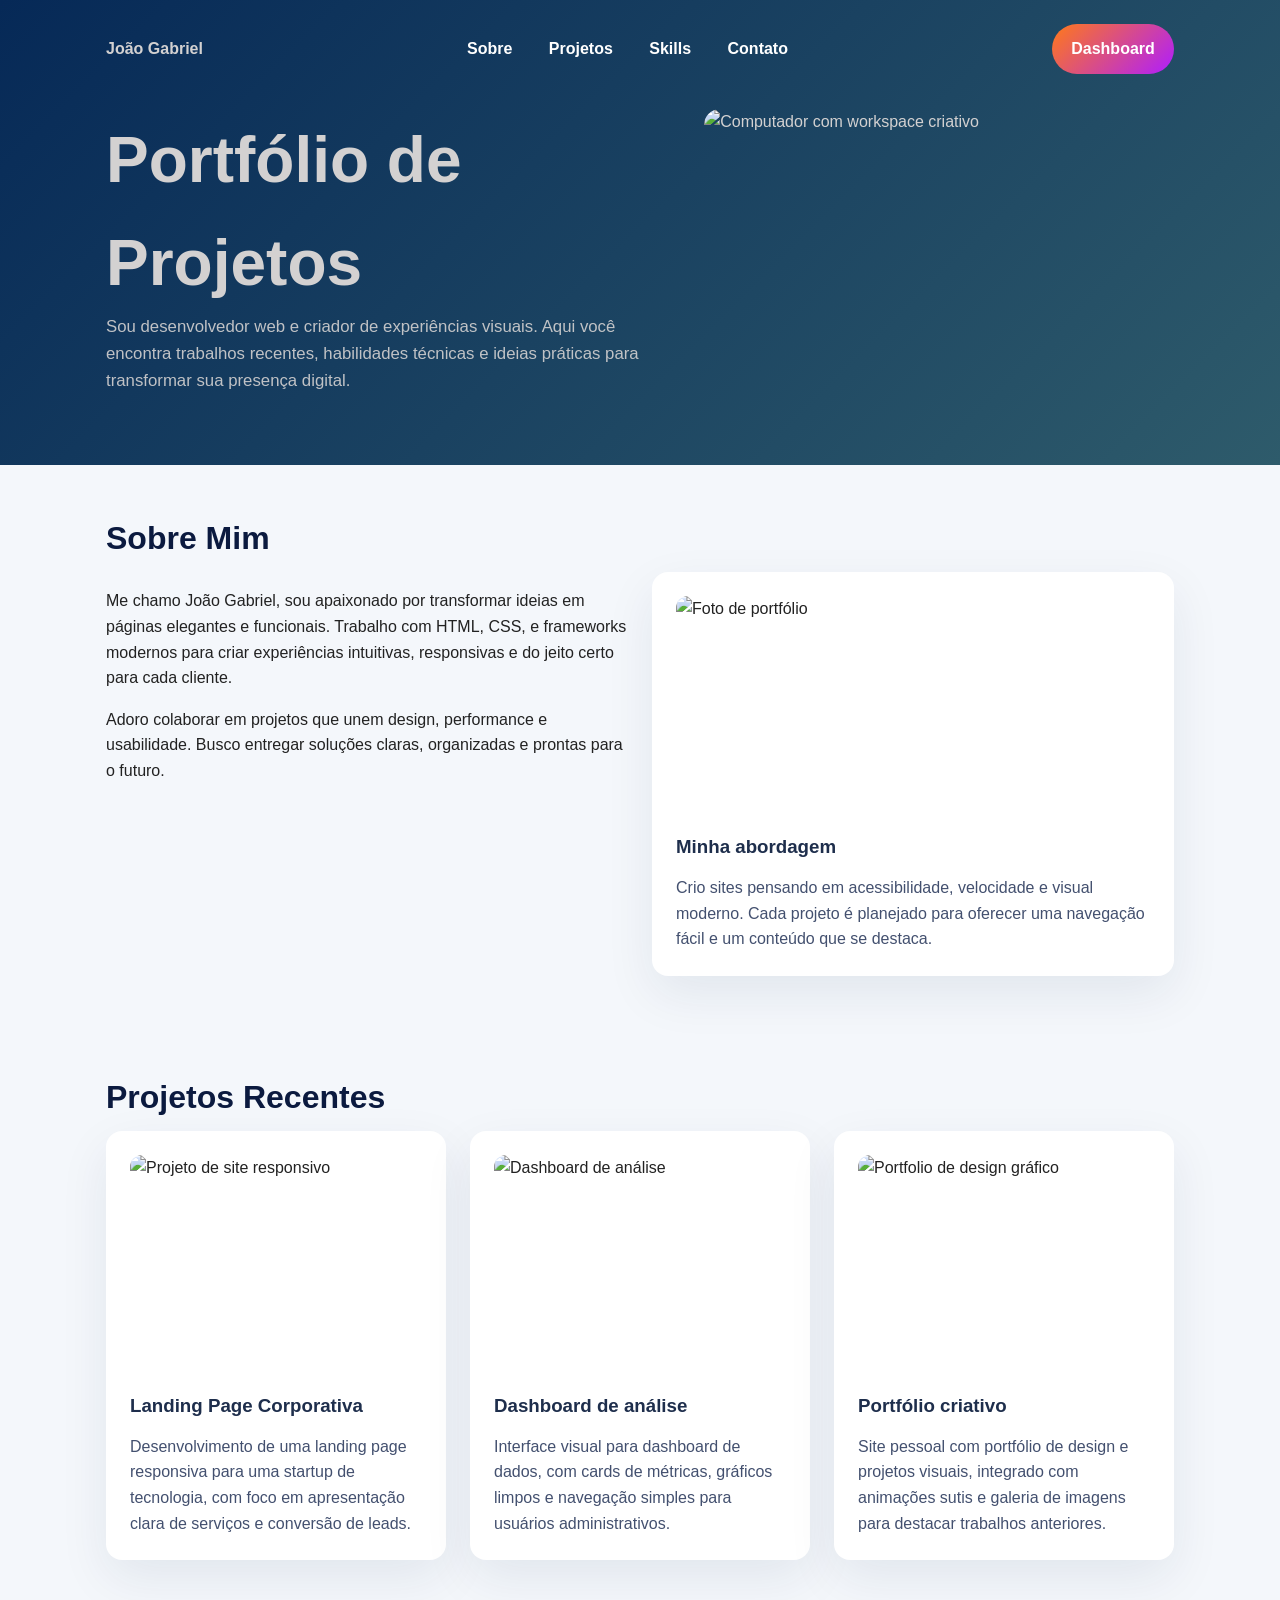
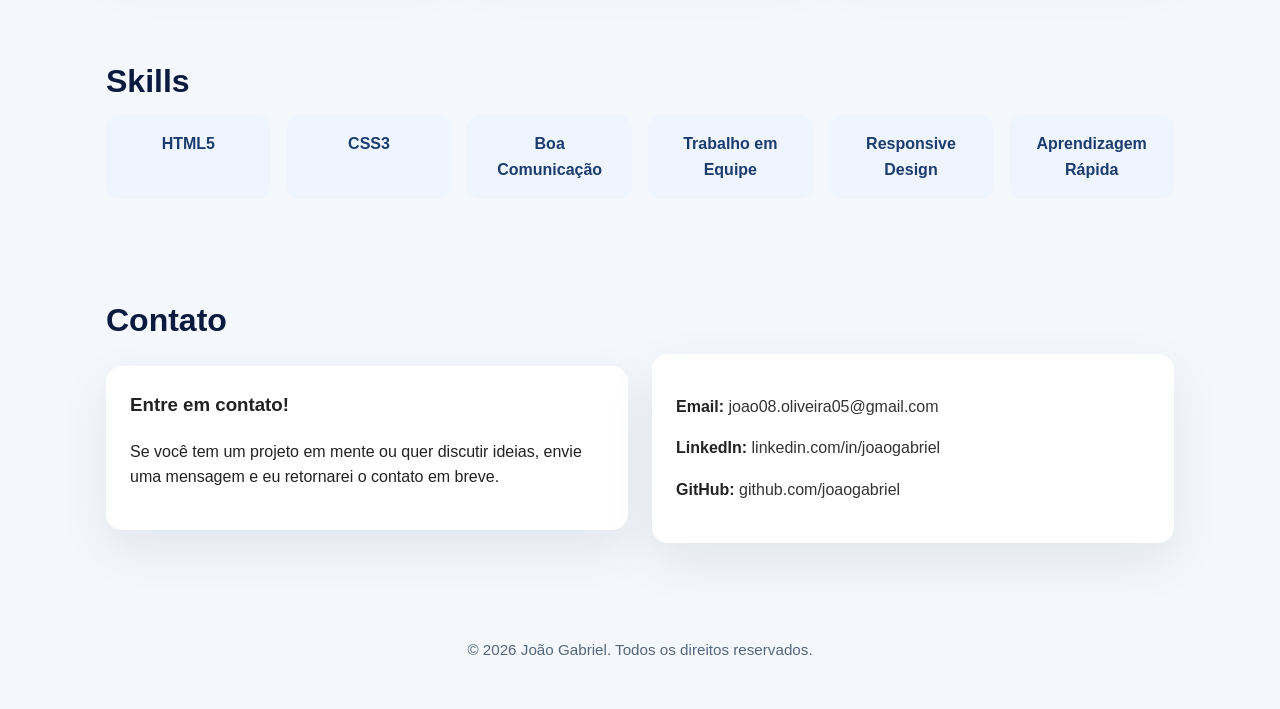
==== index.html @ a91e8b3b "feat: add user dashboard and profile management features - Created a new dashboard page (dash.html) " ====
<!DOCTYPE html>
<html lang="pt-BR">
<head>
    <meta charset="UTF-8">
    <meta name="viewport" content="width=device-width, initial-scale=1.0">
    <title>Portfólio | João Gabriel</title>
    <link rel="stylesheet" href="index.css">
</head>
<body>
    <header>
        <div class="container">
            <nav>
                <div>
                    <strong>João Gabriel</strong>
                </div>
                <div>
                    <a href="#sobre">Sobre</a>
                    <a href="#projetos">Projetos</a>
                    <a href="#skills">Skills</a>
                    <a href="#contato">Contato</a>
                </div>
                <div class="nav-action">
                    <a class="dashboard-btn" href="dashboard/dash.html" target="_blank">Dashboard</a>
                </div>
            </nav>
            <div class="hero">
                <div>
                    <h1>Portfólio de Projetos</h1>
                    <p> </p>
                    <p> </p>
                    <p>Sou desenvolvedor web e criador de experiências visuais. Aqui você encontra trabalhos recentes, habilidades técnicas e ideias práticas para transformar sua presença digital.</p>
                </div>
                <div class="hero-image">
                    <img src="https://images.unsplash.com/photo-1496307042754-b4aa456c4a2d?auto=format&fit=crop&w=900&q=60" alt="Computador com workspace criativo">
                </div>
            </div>
        </div>
    </header>

    <main class="container">
        <section id="sobre">
            <h2 class="section-title">Sobre Mim</h2>
            <div class="grid" style="grid-template-columns: 1fr 1fr; align-items: left;">
                <div>
                    <p>Me chamo João Gabriel, sou apaixonado por transformar ideias em páginas elegantes e funcionais. Trabalho com HTML, CSS, e frameworks modernos para criar experiências intuitivas, responsivas e do jeito certo para cada cliente.</p>
                    <p>Adoro colaborar em projetos que unem design, performance e usabilidade. Busco entregar soluções claras, organizadas e prontas para o futuro.</p>
                </div>
                <div class="card">
                    <img src="https://images.unsplash.com/photo-1519389950473-47ba0277781c?auto=format&fit=crop&w=900&q=80" alt="Foto de portfólio">
                    <h3>Minha abordagem</h3>
                    <p>Crio sites pensando em acessibilidade, velocidade e visual moderno. Cada projeto é planejado para oferecer uma navegação fácil e um conteúdo que se destaca.</p>
                </div>
            </div>
        </section>

        <section id="projetos">
            <h2 class="section-title">Projetos Recentes</h2>
            <div class="grid" style="grid-template-columns: repeat(auto-fit, minmax(260px, 1fr));">
                <article class="card">
                    <img src="https://images.unsplash.com/photo-1500530855697-b586d89ba3ee?auto=format&fit=crop&w=600&q=60" alt="Projeto de site responsivo">
                    <h3>Landing Page Corporativa</h3>
                    <p>Desenvolvimento de uma landing page responsiva para uma startup de tecnologia, com foco em apresentação clara de serviços e conversão de leads.</p>
                </article>
                <article class="card">
                    <img src="https://images.unsplash.com/photo-1516259762381-22954d7d3ad2?auto=format&fit=crop&w=600&q=60" alt="Dashboard de análise">
                    <h3>Dashboard de análise</h3>
                    <p>Interface visual para dashboard de dados, com cards de métricas, gráficos limpos e navegação simples para usuários administrativos.</p>
                </article>
                <article class="card">
                    <img src="https://images.unsplash.com/photo-1518770660439-4636190af475?auto=format&fit=crop&w=600&q=60" alt="Portfolio de design gráfico">
                    <h3>Portfólio criativo</h3>
                    <p>Site pessoal com portfólio de design e projetos visuais, integrado com animações sutis e galeria de imagens para destacar trabalhos anteriores.</p>
                </article>
            </div>
        </section>

        <section id="skills">
            <h2 class="section-title">Skills</h2>
            <div class="skills-list">
                <div class="skill-item">HTML5</div>
                <div class="skill-item">CSS3</div>
                <div class="skill-item">Boa Comunicação</div>
                <div class="skill-item">Trabalho em Equipe</div>
                <div class="skill-item">Responsive Design</div>
                <div class="skill-item">Aprendizagem Rápida</div>
            </div>
        </section>

        <section id="contato">
            <h2 class="section-title">Contato</h2>
            <div class="contact-card">
                <div>
                    <h3>Entre em contato!</h3>
                    <p>Se você tem um projeto em mente ou quer discutir ideias, envie uma mensagem e eu retornarei o contato em breve.</p>
                </div>
                <div>
                    <p><strong>Email:</strong> <a href="mailto:joao08.oliveira05@gmail.com">joao08.oliveira05@gmail.com</a></p>
                    <p><strong>LinkedIn:</strong> <a href="https://www.linkedin.com/in/joaogabriel" target="_blank">linkedin.com/in/joaogabriel</a></p>
                    <p><strong>GitHub:</strong> <a href="https://github.com/joaogabriel" target="_blank">github.com/joaogabriel</a></p>
                </div>
            </div>
        </section>
    </main>

    <footer>
        <div class="container">
            <p>© 2026 João Gabriel. Todos os direitos reservados.</p>
        </div>
    </footer>
</body>
</html>
---- index.css ----
:root {
    color-scheme: light;
    font-family: 'Segoe UI', Tahoma, Geneva, Verdana, sans-serif;
    color: #222;
    background: #f4f7fb;
}
* {
    box-sizing: border-box;
}
body {
    margin: 0;
    line-height: 1.6;
}
header {
    background: linear-gradient(135deg, #062957 0%, #2e5b6b 100%);
    color: rgb(211, 209, 209);
    padding: 1.5rem 1rem;
}
.container {
    max-width: 1100px;
    margin: 0 auto;
    padding: 0 1rem;
}
nav {
    display: flex;
    justify-content: space-between;
    align-items: center;
    flex-wrap: wrap;
    gap: 1rem;
}
nav a {
    color: white;
    text-decoration: none;
    font-weight: 600;
    margin-left: 1rem;
    padding: 0.25rem 0.5rem;
}

.nav-action {
    display: flex;
}

.dashboard-btn {
    display: inline-block;
    background: linear-gradient(135deg, #ff7a18 0%, #af1dff 100%);
    color: white;
    border-radius: 999px;
    padding: 0.75rem 1.2rem;
    font-weight: 700;
    transition: transform 0.2s ease, box-shadow 0.2s ease;
}

.dashboard-btn:hover {
    transform: translateY(-2px);
    box-shadow: 0 14px 30px rgba(0, 0, 0, 0.18);
}

@media (max-width: 760px) {
    nav a {
        margin-left: 0; /* reset for stacked layout */
        padding: 0.15rem 0;
    }
    .nav-action {
        width: 100%;
        justify-content: flex-start;
    }
    .dashboard-btn {
        width: 100%;
        text-align: center;
        padding: 0.85rem 1rem;
    }
}
.hero {
    display: grid;
    gap: 1.5rem;
    padding: 4ch 0 2rem;
}
.hero h1 {
    margin: 0;
    font-size: clamp(2.5rem, 5vw, 4rem);
    font-family: 'Visage Demolished', sans-serif;
}
.hero p {
    max-width: 680px;
    margin: 0;
    opacity: 0.9;
    font-size: 1.05rem;
}
.hero .hero-image {
    width: 100%;
    border-radius: 1rem;
    overflow: hidden;
    min-height: 300px;
}
.hero img {
    width: 100%;
    display: block;
    object-fit: cover;
    height: 100%;
}
section {
    padding: 3rem 0;
}
.section-title {
    margin: 0 0 0.5rem;
    font-size: 2rem;
    color: #0b1a3f;
}
.grid {
    display: grid;
    gap: 1.5rem;
}
.card {
    background: white;
    border-radius: 1rem;
    box-shadow: 0 18px 50px rgba(15, 40, 75, 0.08);
    padding: 1.5rem;
    display: flex;
    flex-direction: column;
}
.card img {
    width: 100%;
    height: 220px;
    border-radius: 0.75rem;
    margin-bottom: 1rem;
    object-fit: cover;
}
.card h3 {
    margin-top: 0;
    margin-bottom: 0.8rem;
    color: #1e2e4c;
}
.card p {
    margin: 0;
    color: #43506f;
}
.skills-list {
    display: grid;
    grid-template-columns: repeat(auto-fit, minmax(160px, 1fr));
    gap: 1rem;
}
.skill-item {
    background: #eef5ff;
    padding: 1rem;
    border-radius: 0.85rem;
    text-align: center;
    font-weight: 600;
    color: #1c3b6f;
}
.contact-card {
    display: grid;
    grid-template-columns: 1fr 1fr;
    gap: 1.5rem;
    align-items: center;
}
.contact-card div {
    background: white;
    border-radius: 1rem;
    padding: 1.5rem;
    box-shadow: 0 18px 50px rgba(15, 40, 75, 0.08);
}
.contact-card h3 {
    margin-top: 0;
}
footer {
    padding: 2rem 0;
    text-align: center;
    color: #55667d;
    font-size: 0.95rem;
}
@media (min-width: 900px) {
    .hero {
        grid-template-columns: 1.1fr 0.9fr;
        align-items: start;
    }
    .contact-card {
        grid-template-columns: 1fr 1fr;
    }
}
@media (max-width: 760px) {
    nav {
        flex-direction: column;
        align-items: flex-start;
    }
    .contact-card {
        grid-template-columns: 1fr;
    }
}
a {
    text-decoration: none;
    color: #333333;
    transition: color 0.2s ease;
}
a:hover {
    color: #007acc;
    text-decoration: underline;
}
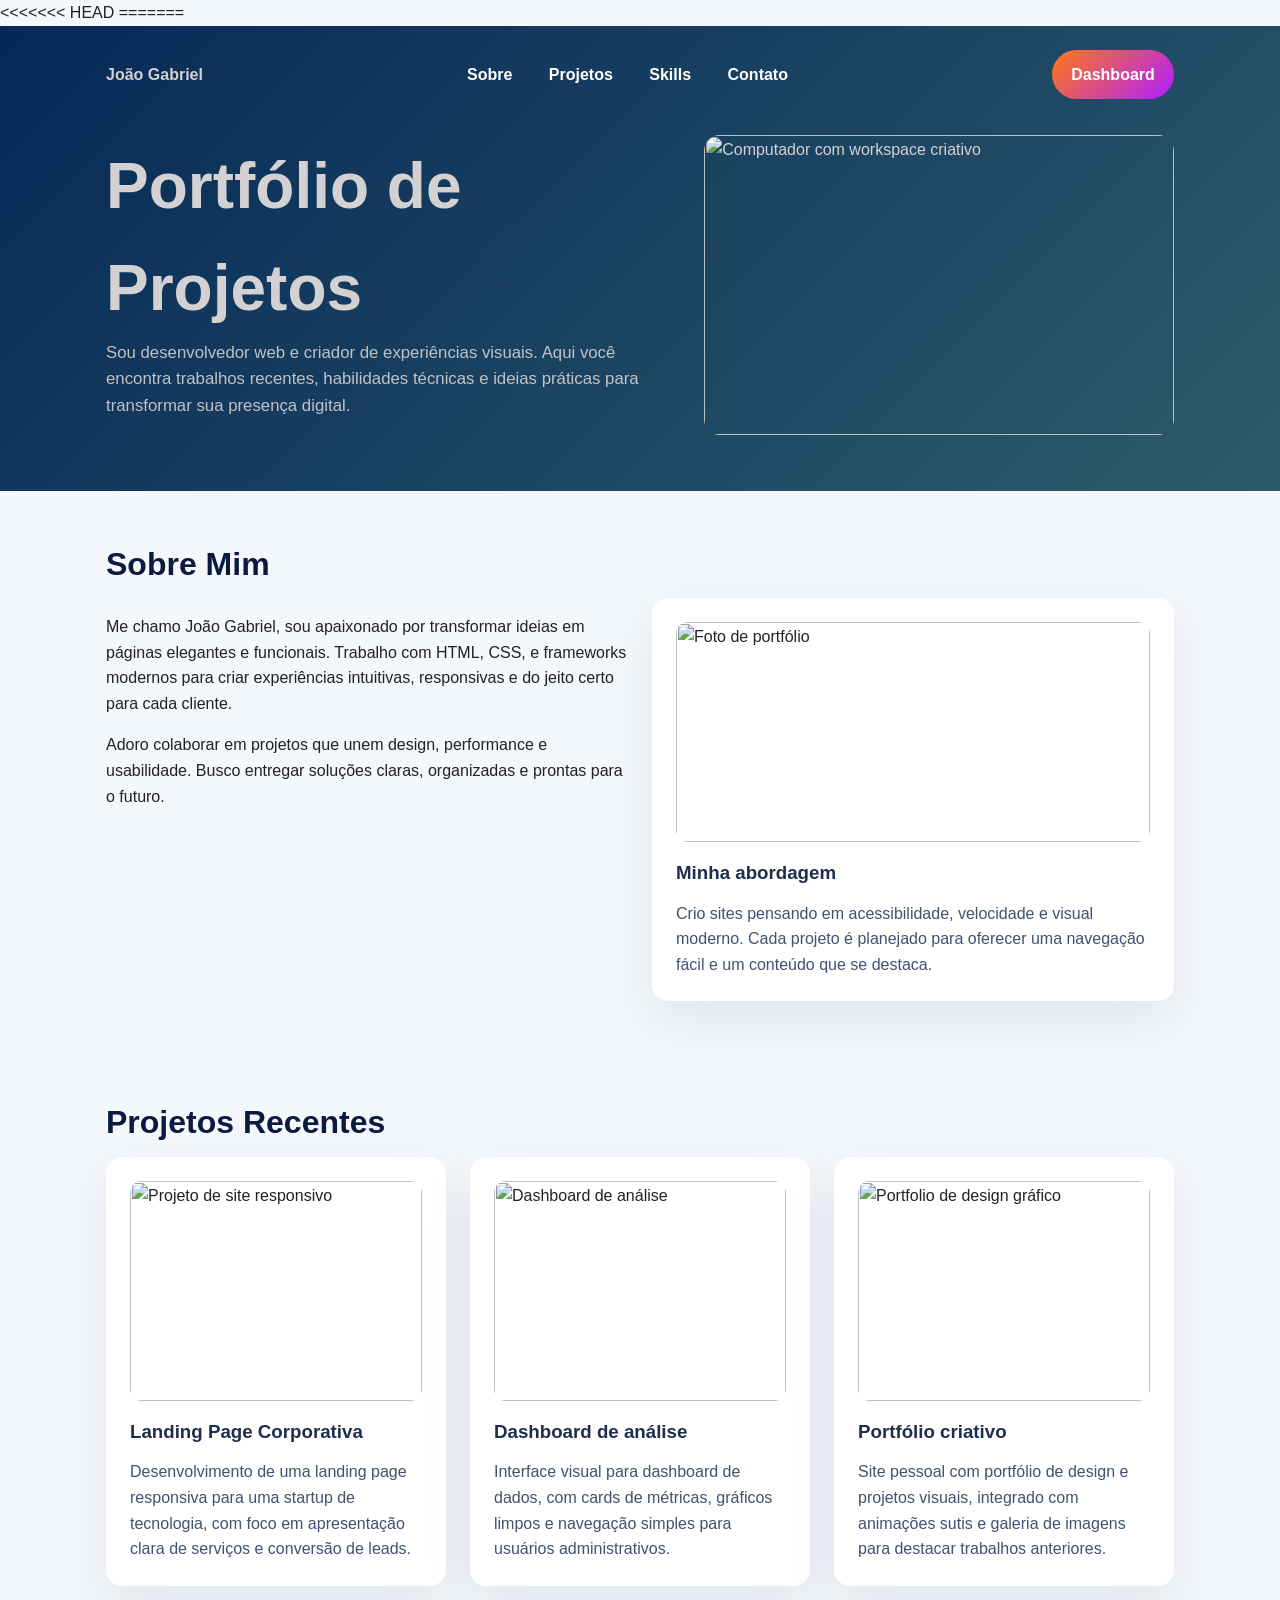
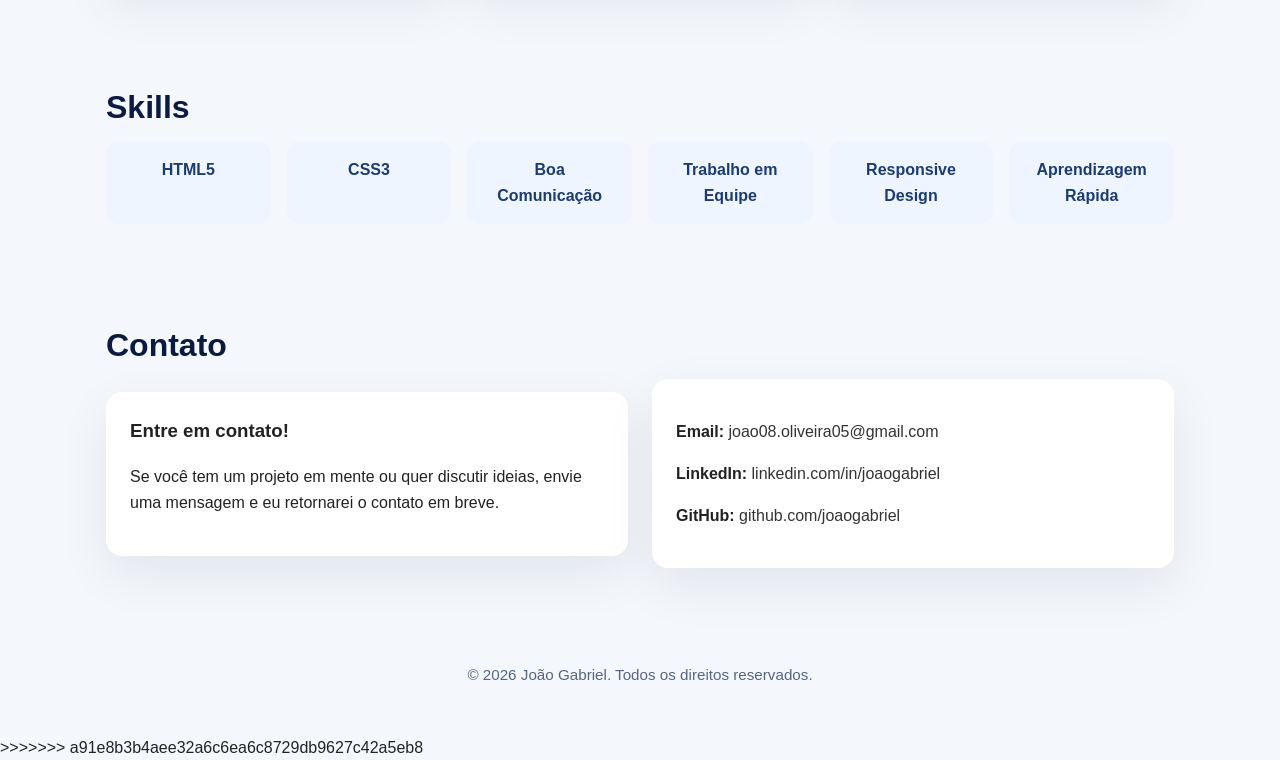
==== commit 07c6f129: "commit para desligar" ====
--- a/index.html
+++ b/index.html
@@ -1,111 +1,125 @@
-<!DOCTYPE html>
-<html lang="pt-BR">
-<head>
-    <meta charset="UTF-8">
-    <meta name="viewport" content="width=device-width, initial-scale=1.0">
-    <title>Portfólio | João Gabriel</title>
-    <link rel="stylesheet" href="index.css">
-</head>
-<body>
-    <header>
-        <div class="container">
-            <nav>
-                <div>
-                    <strong>João Gabriel</strong>
-                </div>
-                <div>
-                    <a href="#sobre">Sobre</a>
-                    <a href="#projetos">Projetos</a>
-                    <a href="#skills">Skills</a>
-                    <a href="#contato">Contato</a>
-                </div>
-                <div class="nav-action">
-                    <a class="dashboard-btn" href="dashboard/dash.html" target="_blank">Dashboard</a>
-                </div>
-            </nav>
-            <div class="hero">
-                <div>
-                    <h1>Portfólio de Projetos</h1>
-                    <p> </p>
-                    <p> </p>
-                    <p>Sou desenvolvedor web e criador de experiências visuais. Aqui você encontra trabalhos recentes, habilidades técnicas e ideias práticas para transformar sua presença digital.</p>
-                </div>
-                <div class="hero-image">
-                    <img src="https://images.unsplash.com/photo-1496307042754-b4aa456c4a2d?auto=format&fit=crop&w=900&q=60" alt="Computador com workspace criativo">
-                </div>
-            </div>
-        </div>
-    </header>
-
-    <main class="container">
-        <section id="sobre">
-            <h2 class="section-title">Sobre Mim</h2>
-            <div class="grid" style="grid-template-columns: 1fr 1fr; align-items: left;">
-                <div>
-                    <p>Me chamo João Gabriel, sou apaixonado por transformar ideias em páginas elegantes e funcionais. Trabalho com HTML, CSS, e frameworks modernos para criar experiências intuitivas, responsivas e do jeito certo para cada cliente.</p>
-                    <p>Adoro colaborar em projetos que unem design, performance e usabilidade. Busco entregar soluções claras, organizadas e prontas para o futuro.</p>
-                </div>
-                <div class="card">
-                    <img src="https://images.unsplash.com/photo-1519389950473-47ba0277781c?auto=format&fit=crop&w=900&q=80" alt="Foto de portfólio">
-                    <h3>Minha abordagem</h3>
-                    <p>Crio sites pensando em acessibilidade, velocidade e visual moderno. Cada projeto é planejado para oferecer uma navegação fácil e um conteúdo que se destaca.</p>
-                </div>
-            </div>
-        </section>
-
-        <section id="projetos">
-            <h2 class="section-title">Projetos Recentes</h2>
-            <div class="grid" style="grid-template-columns: repeat(auto-fit, minmax(260px, 1fr));">
-                <article class="card">
-                    <img src="https://images.unsplash.com/photo-1500530855697-b586d89ba3ee?auto=format&fit=crop&w=600&q=60" alt="Projeto de site responsivo">
-                    <h3>Landing Page Corporativa</h3>
-                    <p>Desenvolvimento de uma landing page responsiva para uma startup de tecnologia, com foco em apresentação clara de serviços e conversão de leads.</p>
-                </article>
-                <article class="card">
-                    <img src="https://images.unsplash.com/photo-1516259762381-22954d7d3ad2?auto=format&fit=crop&w=600&q=60" alt="Dashboard de análise">
-                    <h3>Dashboard de análise</h3>
-                    <p>Interface visual para dashboard de dados, com cards de métricas, gráficos limpos e navegação simples para usuários administrativos.</p>
-                </article>
-                <article class="card">
-                    <img src="https://images.unsplash.com/photo-1518770660439-4636190af475?auto=format&fit=crop&w=600&q=60" alt="Portfolio de design gráfico">
-                    <h3>Portfólio criativo</h3>
-                    <p>Site pessoal com portfólio de design e projetos visuais, integrado com animações sutis e galeria de imagens para destacar trabalhos anteriores.</p>
-                </article>
-            </div>
-        </section>
-
-        <section id="skills">
-            <h2 class="section-title">Skills</h2>
-            <div class="skills-list">
-                <div class="skill-item">HTML5</div>
-                <div class="skill-item">CSS3</div>
-                <div class="skill-item">Boa Comunicação</div>
-                <div class="skill-item">Trabalho em Equipe</div>
-                <div class="skill-item">Responsive Design</div>
-                <div class="skill-item">Aprendizagem Rápida</div>
-            </div>
-        </section>
-
-        <section id="contato">
-            <h2 class="section-title">Contato</h2>
-            <div class="contact-card">
-                <div>
-                    <h3>Entre em contato!</h3>
-                    <p>Se você tem um projeto em mente ou quer discutir ideias, envie uma mensagem e eu retornarei o contato em breve.</p>
-                </div>
-                <div>
-                    <p><strong>Email:</strong> <a href="mailto:joao08.oliveira05@gmail.com">joao08.oliveira05@gmail.com</a></p>
-                    <p><strong>LinkedIn:</strong> <a href="https://www.linkedin.com/in/joaogabriel" target="_blank">linkedin.com/in/joaogabriel</a></p>
-                    <p><strong>GitHub:</strong> <a href="https://github.com/joaogabriel" target="_blank">github.com/joaogabriel</a></p>
-                </div>
-            </div>
-        </section>
-    </main>
-
-    <footer>
-        <div class="container">
-            <p>© 2026 João Gabriel. Todos os direitos reservados.</p>
-        </div>
-    </footer>
-</body>
-</html>+<<<<<<< HEAD
+<!DOCTYPE html>
+<html lang="en">
+<head>
+    <meta charset="UTF-8">
+    <meta name="viewport" content="width=device-width, initial-scale=1.0">
+    <title>Document</title>
+</head>
+<body>
+    
+</body>
+</html>
+=======
+<!DOCTYPE html>
+<html lang="pt-BR">
+<head>
+    <meta charset="UTF-8">
+    <meta name="viewport" content="width=device-width, initial-scale=1.0">
+    <title>Portfólio | João Gabriel</title>
+    <link rel="stylesheet" href="index.css">
+</head>
+<body>
+    <header>
+        <div class="container">
+            <nav>
+                <div>
+                    <strong>João Gabriel</strong>
+                </div>
+                <div>
+                    <a href="#sobre">Sobre</a>
+                    <a href="#projetos">Projetos</a>
+                    <a href="#skills">Skills</a>
+                    <a href="#contato">Contato</a>
+                </div>
+                <div class="nav-action">
+                    <a class="dashboard-btn" href="dashboard/dash.html" target="_blank">Dashboard</a>
+                </div>
+            </nav>
+            <div class="hero">
+                <div>
+                    <h1>Portfólio de Projetos</h1>
+                    <p> </p>
+                    <p> </p>
+                    <p>Sou desenvolvedor web e criador de experiências visuais. Aqui você encontra trabalhos recentes, habilidades técnicas e ideias práticas para transformar sua presença digital.</p>
+                </div>
+                <div class="hero-image">
+                    <img src="https://images.unsplash.com/photo-1496307042754-b4aa456c4a2d?auto=format&fit=crop&w=900&q=60" alt="Computador com workspace criativo">
+                </div>
+            </div>
+        </div>
+    </header>
+
+    <main class="container">
+        <section id="sobre">
+            <h2 class="section-title">Sobre Mim</h2>
+            <div class="grid" style="grid-template-columns: 1fr 1fr; align-items: left;">
+                <div>
+                    <p>Me chamo João Gabriel, sou apaixonado por transformar ideias em páginas elegantes e funcionais. Trabalho com HTML, CSS, e frameworks modernos para criar experiências intuitivas, responsivas e do jeito certo para cada cliente.</p>
+                    <p>Adoro colaborar em projetos que unem design, performance e usabilidade. Busco entregar soluções claras, organizadas e prontas para o futuro.</p>
+                </div>
+                <div class="card">
+                    <img src="https://images.unsplash.com/photo-1519389950473-47ba0277781c?auto=format&fit=crop&w=900&q=80" alt="Foto de portfólio">
+                    <h3>Minha abordagem</h3>
+                    <p>Crio sites pensando em acessibilidade, velocidade e visual moderno. Cada projeto é planejado para oferecer uma navegação fácil e um conteúdo que se destaca.</p>
+                </div>
+            </div>
+        </section>
+
+        <section id="projetos">
+            <h2 class="section-title">Projetos Recentes</h2>
+            <div class="grid" style="grid-template-columns: repeat(auto-fit, minmax(260px, 1fr));">
+                <article class="card">
+                    <img src="https://images.unsplash.com/photo-1500530855697-b586d89ba3ee?auto=format&fit=crop&w=600&q=60" alt="Projeto de site responsivo">
+                    <h3>Landing Page Corporativa</h3>
+                    <p>Desenvolvimento de uma landing page responsiva para uma startup de tecnologia, com foco em apresentação clara de serviços e conversão de leads.</p>
+                </article>
+                <article class="card">
+                    <img src="https://images.unsplash.com/photo-1516259762381-22954d7d3ad2?auto=format&fit=crop&w=600&q=60" alt="Dashboard de análise">
+                    <h3>Dashboard de análise</h3>
+                    <p>Interface visual para dashboard de dados, com cards de métricas, gráficos limpos e navegação simples para usuários administrativos.</p>
+                </article>
+                <article class="card">
+                    <img src="https://images.unsplash.com/photo-1518770660439-4636190af475?auto=format&fit=crop&w=600&q=60" alt="Portfolio de design gráfico">
+                    <h3>Portfólio criativo</h3>
+                    <p>Site pessoal com portfólio de design e projetos visuais, integrado com animações sutis e galeria de imagens para destacar trabalhos anteriores.</p>
+                </article>
+            </div>
+        </section>
+
+        <section id="skills">
+            <h2 class="section-title">Skills</h2>
+            <div class="skills-list">
+                <div class="skill-item">HTML5</div>
+                <div class="skill-item">CSS3</div>
+                <div class="skill-item">Boa Comunicação</div>
+                <div class="skill-item">Trabalho em Equipe</div>
+                <div class="skill-item">Responsive Design</div>
+                <div class="skill-item">Aprendizagem Rápida</div>
+            </div>
+        </section>
+
+        <section id="contato">
+            <h2 class="section-title">Contato</h2>
+            <div class="contact-card">
+                <div>
+                    <h3>Entre em contato!</h3>
+                    <p>Se você tem um projeto em mente ou quer discutir ideias, envie uma mensagem e eu retornarei o contato em breve.</p>
+                </div>
+                <div>
+                    <p><strong>Email:</strong> <a href="mailto:joao08.oliveira05@gmail.com">joao08.oliveira05@gmail.com</a></p>
+                    <p><strong>LinkedIn:</strong> <a href="https://www.linkedin.com/in/joaogabriel" target="_blank">linkedin.com/in/joaogabriel</a></p>
+                    <p><strong>GitHub:</strong> <a href="https://github.com/joaogabriel" target="_blank">github.com/joaogabriel</a></p>
+                </div>
+            </div>
+        </section>
+    </main>
+
+    <footer>
+        <div class="container">
+            <p>© 2026 João Gabriel. Todos os direitos reservados.</p>
+        </div>
+    </footer>
+</body>
+</html>
+>>>>>>> a91e8b3b4aee32a6c6ea6c8729db9627c42a5eb8
